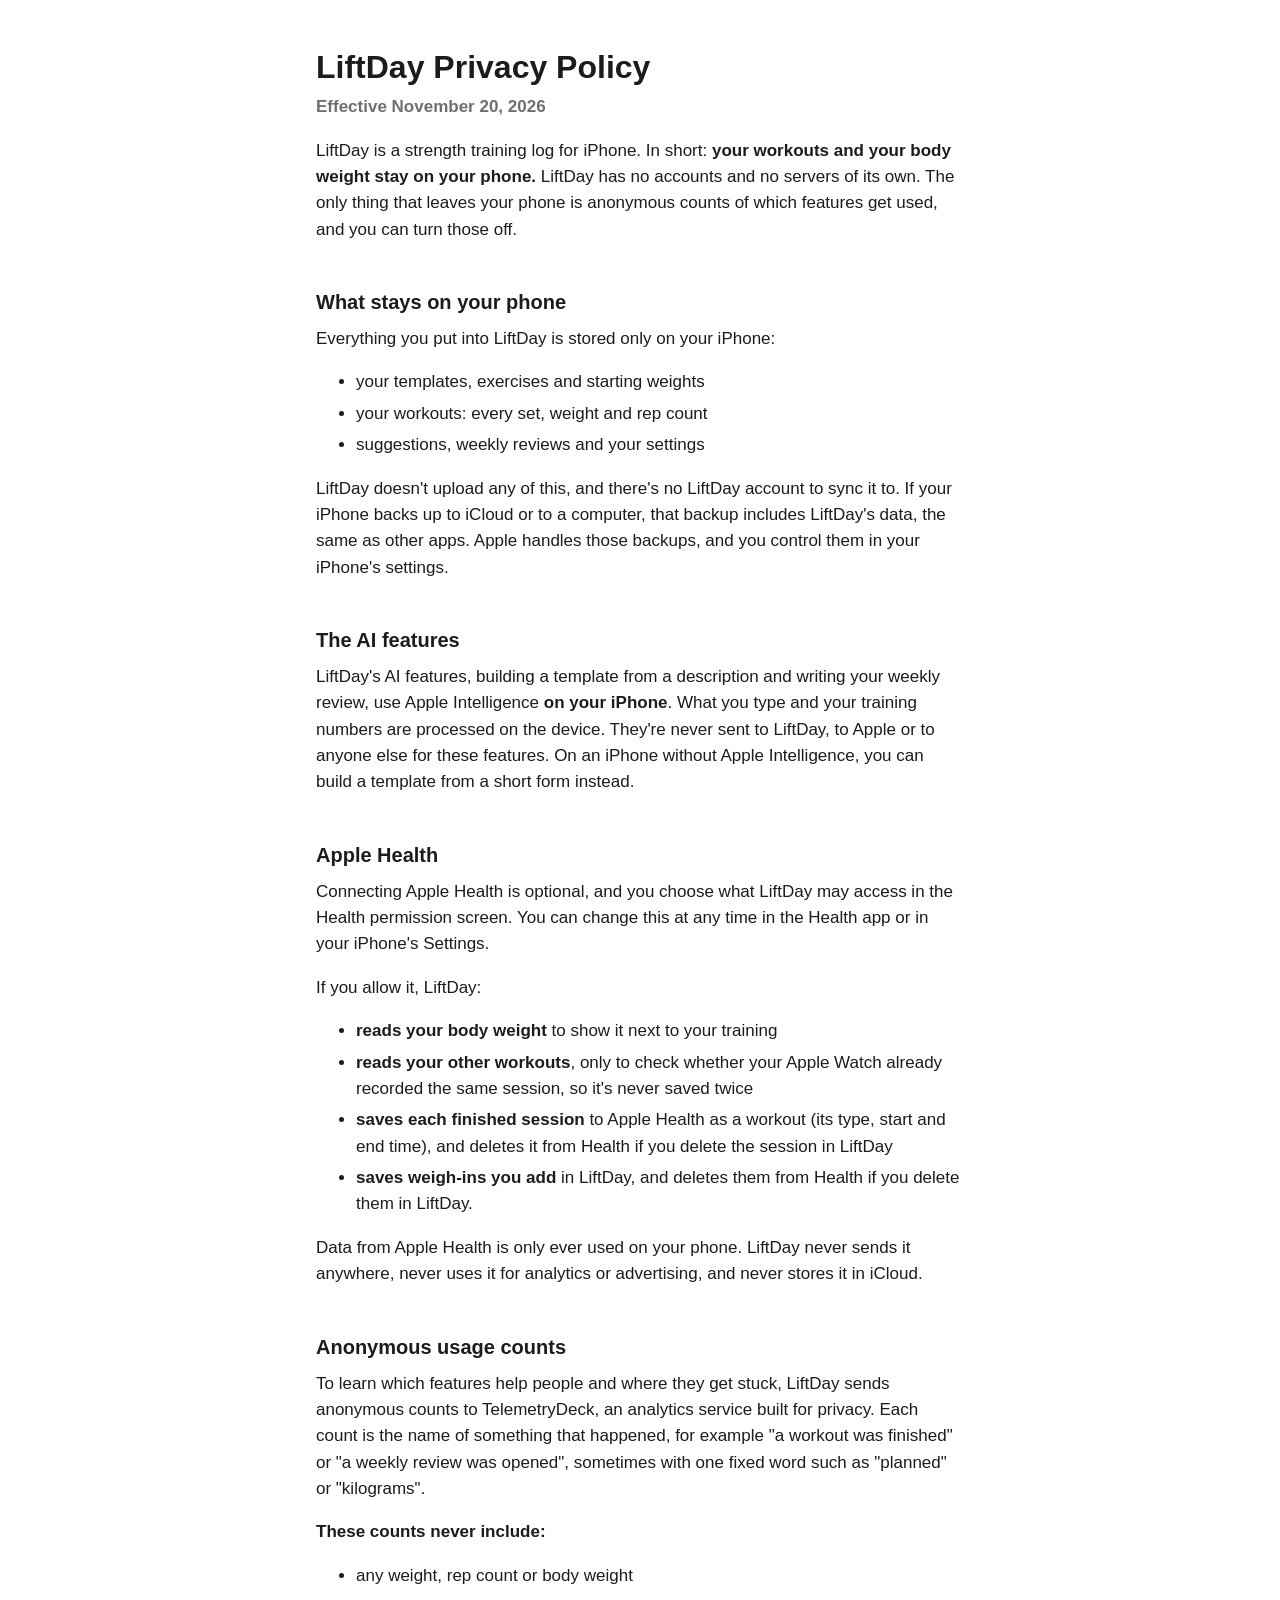
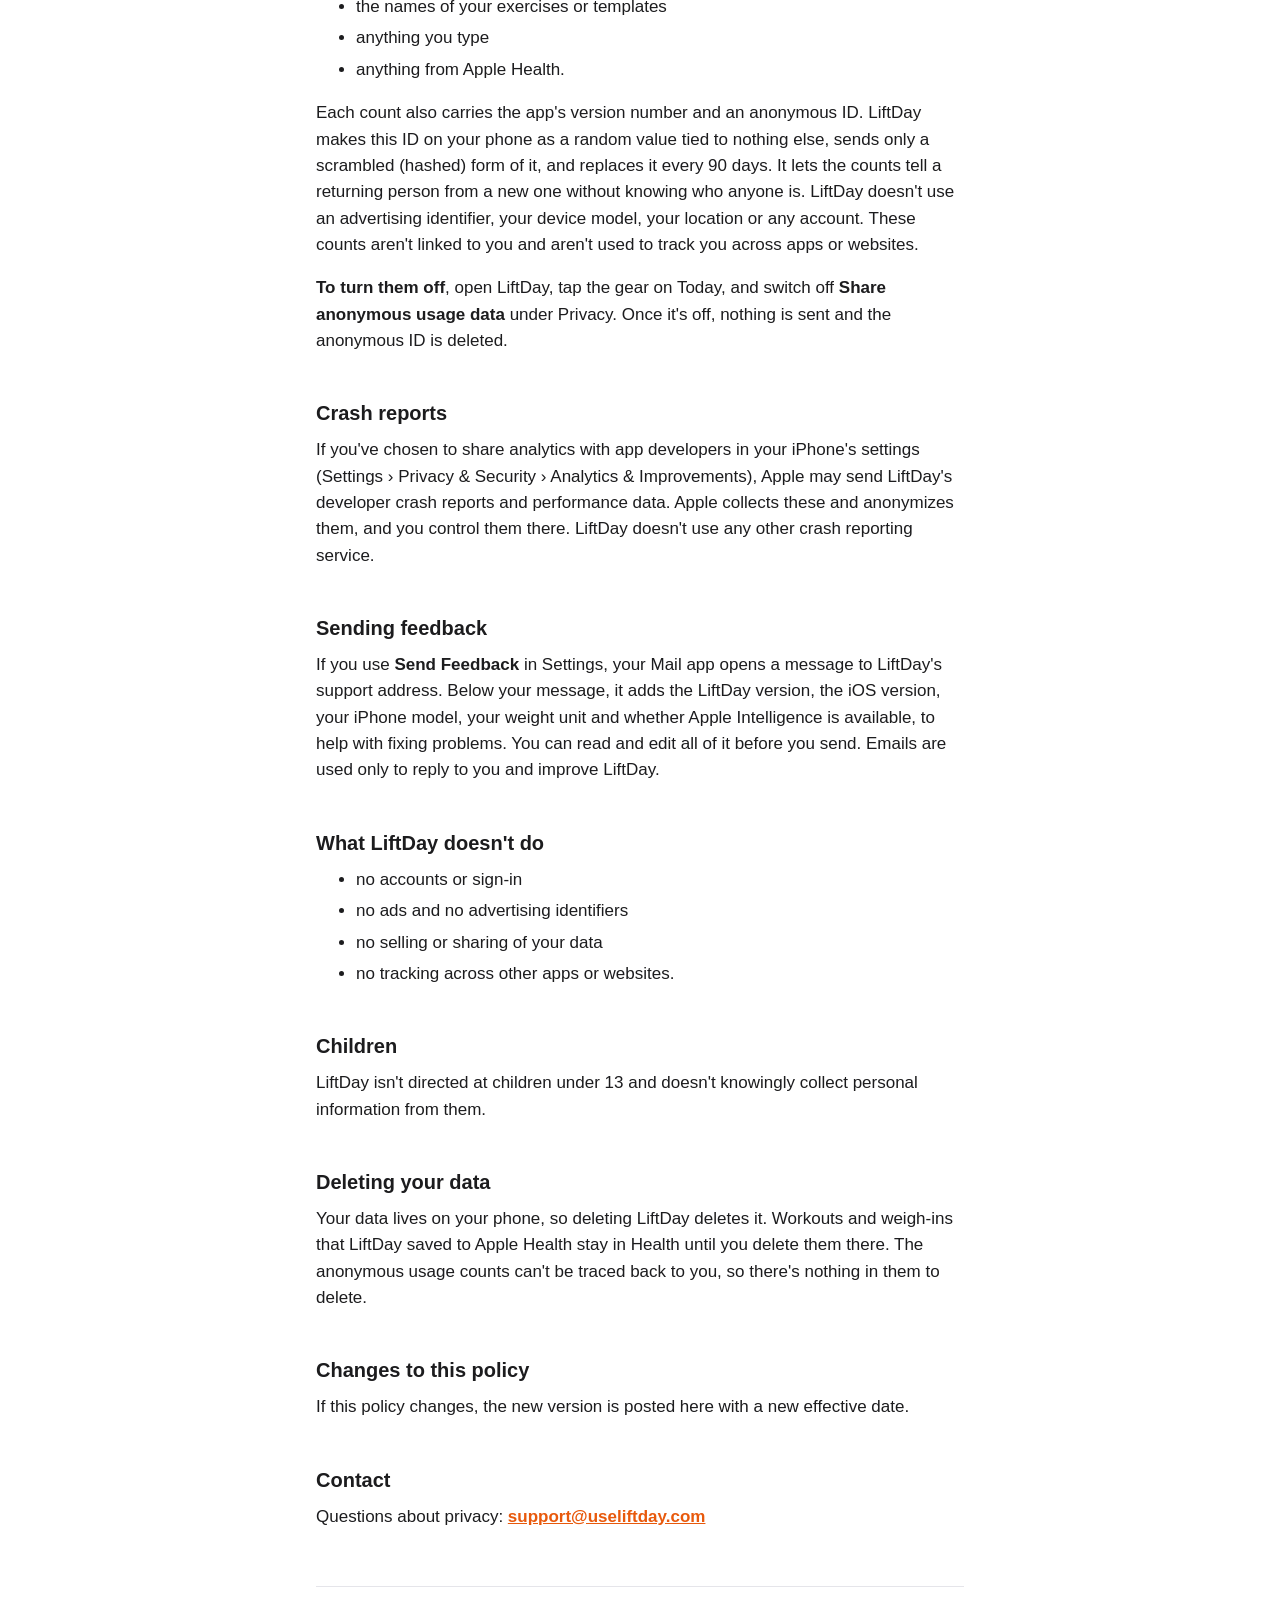
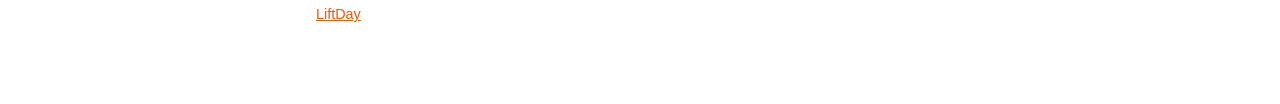
==== privacy/index.html @ d460f827 "Add the LiftDay home page and privacy policy Co-Authored-By: Claude Opus 5.5 <noreply@anthropic.com>" ====
<!doctype html>
<html lang="en">
<head>
  <meta charset="utf-8">
  <meta name="viewport" content="width=device-width, initial-scale=1">
  <title>LiftDay Privacy Policy</title>
  <meta name="description" content="How LiftDay handles your data: your workouts stay on your iPhone.">
  <link rel="stylesheet" href="/style.css">
</head>
<body>
  <main>
    <h1>LiftDay Privacy Policy</h1>
    <p class="muted"><strong>Effective November 20, 2026</strong></p>
    <p>LiftDay is a strength training log for iPhone. In short: <strong>your workouts and your body weight stay on your phone.</strong> LiftDay has no accounts and no servers of its own. The only thing that leaves your phone is anonymous counts of which features get used, and you can turn those off.</p>
    <h2>What stays on your phone</h2>
    <p>Everything you put into LiftDay is stored only on your iPhone:</p>
    <ul>
      <li>your templates, exercises and starting weights</li>
      <li>your workouts: every set, weight and rep count</li>
      <li>suggestions, weekly reviews and your settings</li>
    </ul>
    <p>LiftDay doesn't upload any of this, and there's no LiftDay account to sync it to. If your iPhone backs up to iCloud or to a computer, that backup includes LiftDay's data, the same as other apps. Apple handles those backups, and you control them in your iPhone's settings.</p>
    <h2>The AI features</h2>
    <p>LiftDay's AI features, building a template from a description and writing your weekly review, use Apple Intelligence <strong>on your iPhone</strong>. What you type and your training numbers are processed on the device. They're never sent to LiftDay, to Apple or to anyone else for these features. On an iPhone without Apple Intelligence, you can build a template from a short form instead.</p>
    <h2>Apple Health</h2>
    <p>Connecting Apple Health is optional, and you choose what LiftDay may access in the Health permission screen. You can change this at any time in the Health app or in your iPhone's Settings.</p>
    <p>If you allow it, LiftDay:</p>
    <ul>
      <li><strong>reads your body weight</strong> to show it next to your training</li>
      <li><strong>reads your other workouts</strong>, only to check whether your Apple Watch already recorded the same session, so it's never saved twice</li>
      <li><strong>saves each finished session</strong> to Apple Health as a workout (its type, start and end time), and deletes it from Health if you delete the session in LiftDay</li>
      <li><strong>saves weigh-ins you add</strong> in LiftDay, and deletes them from Health if you delete them in LiftDay.</li>
    </ul>
    <p>Data from Apple Health is only ever used on your phone. LiftDay never sends it anywhere, never uses it for analytics or advertising, and never stores it in iCloud.</p>
    <h2>Anonymous usage counts</h2>
    <p>To learn which features help people and where they get stuck, LiftDay sends anonymous counts to TelemetryDeck, an analytics service built for privacy. Each count is the name of something that happened, for example "a workout was finished" or "a weekly review was opened", sometimes with one fixed word such as "planned" or "kilograms".</p>
    <p><strong>These counts never include:</strong></p>
    <ul>
      <li>any weight, rep count or body weight</li>
      <li>the names of your exercises or templates</li>
      <li>anything you type</li>
      <li>anything from Apple Health.</li>
    </ul>
    <p>Each count also carries the app's version number and an anonymous ID. LiftDay makes this ID on your phone as a random value tied to nothing else, sends only a scrambled (hashed) form of it, and replaces it every 90 days. It lets the counts tell a returning person from a new one without knowing who anyone is. LiftDay doesn't use an advertising identifier, your device model, your location or any account. These counts aren't linked to you and aren't used to track you across apps or websites.</p>
    <p><strong>To turn them off</strong>, open LiftDay, tap the gear on Today, and switch off <strong>Share anonymous usage data</strong> under Privacy. Once it's off, nothing is sent and the anonymous ID is deleted.</p>
    <h2>Crash reports</h2>
    <p>If you've chosen to share analytics with app developers in your iPhone's settings (Settings › Privacy &amp; Security › Analytics &amp; Improvements), Apple may send LiftDay's developer crash reports and performance data. Apple collects these and anonymizes them, and you control them there. LiftDay doesn't use any other crash reporting service.</p>
    <h2>Sending feedback</h2>
    <p>If you use <strong>Send Feedback</strong> in Settings, your Mail app opens a message to LiftDay's support address. Below your message, it adds the LiftDay version, the iOS version, your iPhone model, your weight unit and whether Apple Intelligence is available, to help with fixing problems. You can read and edit all of it before you send. Emails are used only to reply to you and improve LiftDay.</p>
    <h2>What LiftDay doesn't do</h2>
    <ul>
      <li>no accounts or sign-in</li>
      <li>no ads and no advertising identifiers</li>
      <li>no selling or sharing of your data</li>
      <li>no tracking across other apps or websites.</li>
    </ul>
    <h2>Children</h2>
    <p>LiftDay isn't directed at children under 13 and doesn't knowingly collect personal information from them.</p>
    <h2>Deleting your data</h2>
    <p>Your data lives on your phone, so deleting LiftDay deletes it. Workouts and weigh-ins that LiftDay saved to Apple Health stay in Health until you delete them there. The anonymous usage counts can't be traced back to you, so there's nothing in them to delete.</p>
    <h2>Changes to this policy</h2>
    <p>If this policy changes, the new version is posted here with a new effective date.</p>
    <h2>Contact</h2>
    <p>Questions about privacy: <strong><a href="mailto:support@useliftday.com">support@useliftday.com</a></strong></p>

    <footer>
      <p><a href="/">LiftDay</a></p>
    </footer>
  </main>
</body>
</html>
---- style.css ----
:root {
  --bg: #ffffff;
  --text: #1c1c1e;
  --muted: #6e6e73;
  --accent: #e8590c;
  --rule: #e5e5ea;
}

@media (prefers-color-scheme: dark) {
  :root {
    --bg: #000000;
    --text: #f2f2f7;
    --muted: #98989d;
    --accent: #ff8a3d;
    --rule: #2c2c2e;
  }
}

* { box-sizing: border-box; }

body {
  margin: 0;
  background: var(--bg);
  color: var(--text);
  font: 17px/1.55 -apple-system, BlinkMacSystemFont, "Segoe UI", Roboto, Helvetica, Arial, sans-serif;
  -webkit-text-size-adjust: 100%;
}

main {
  max-width: 680px;
  margin: 0 auto;
  padding: 48px 16px 64px;
}

h1 { font-size: 2rem; line-height: 1.2; margin: 0 0 8px; }
h2 { font-size: 1.25rem; margin: 2.2em 0 0.4em; }
p, ul { margin: 0 0 1em; }
li { margin-bottom: 0.3em; }
a { color: var(--accent); }

.lede { font-size: 1.15rem; }
.muted { color: var(--muted); }

footer {
  margin-top: 56px;
  padding-top: 16px;
  border-top: 1px solid var(--rule);
  color: var(--muted);
  font-size: 0.9rem;
}
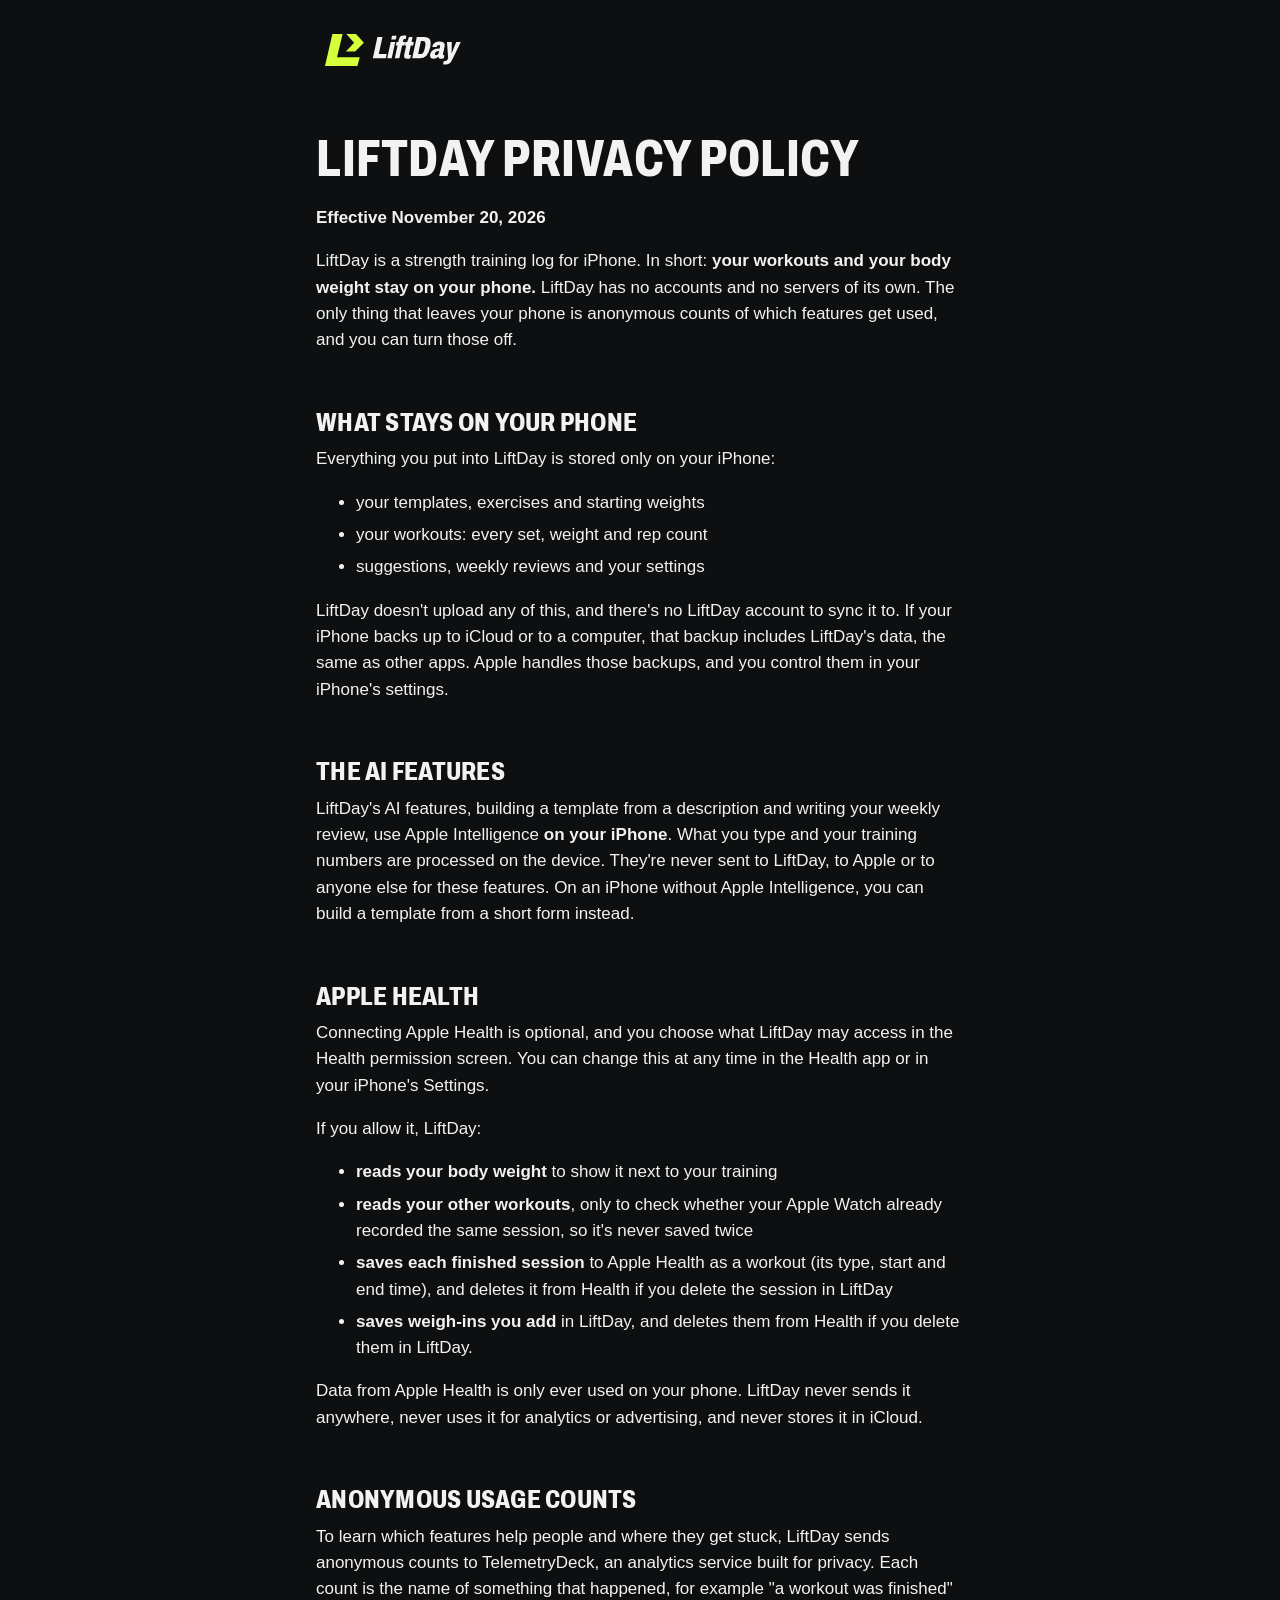
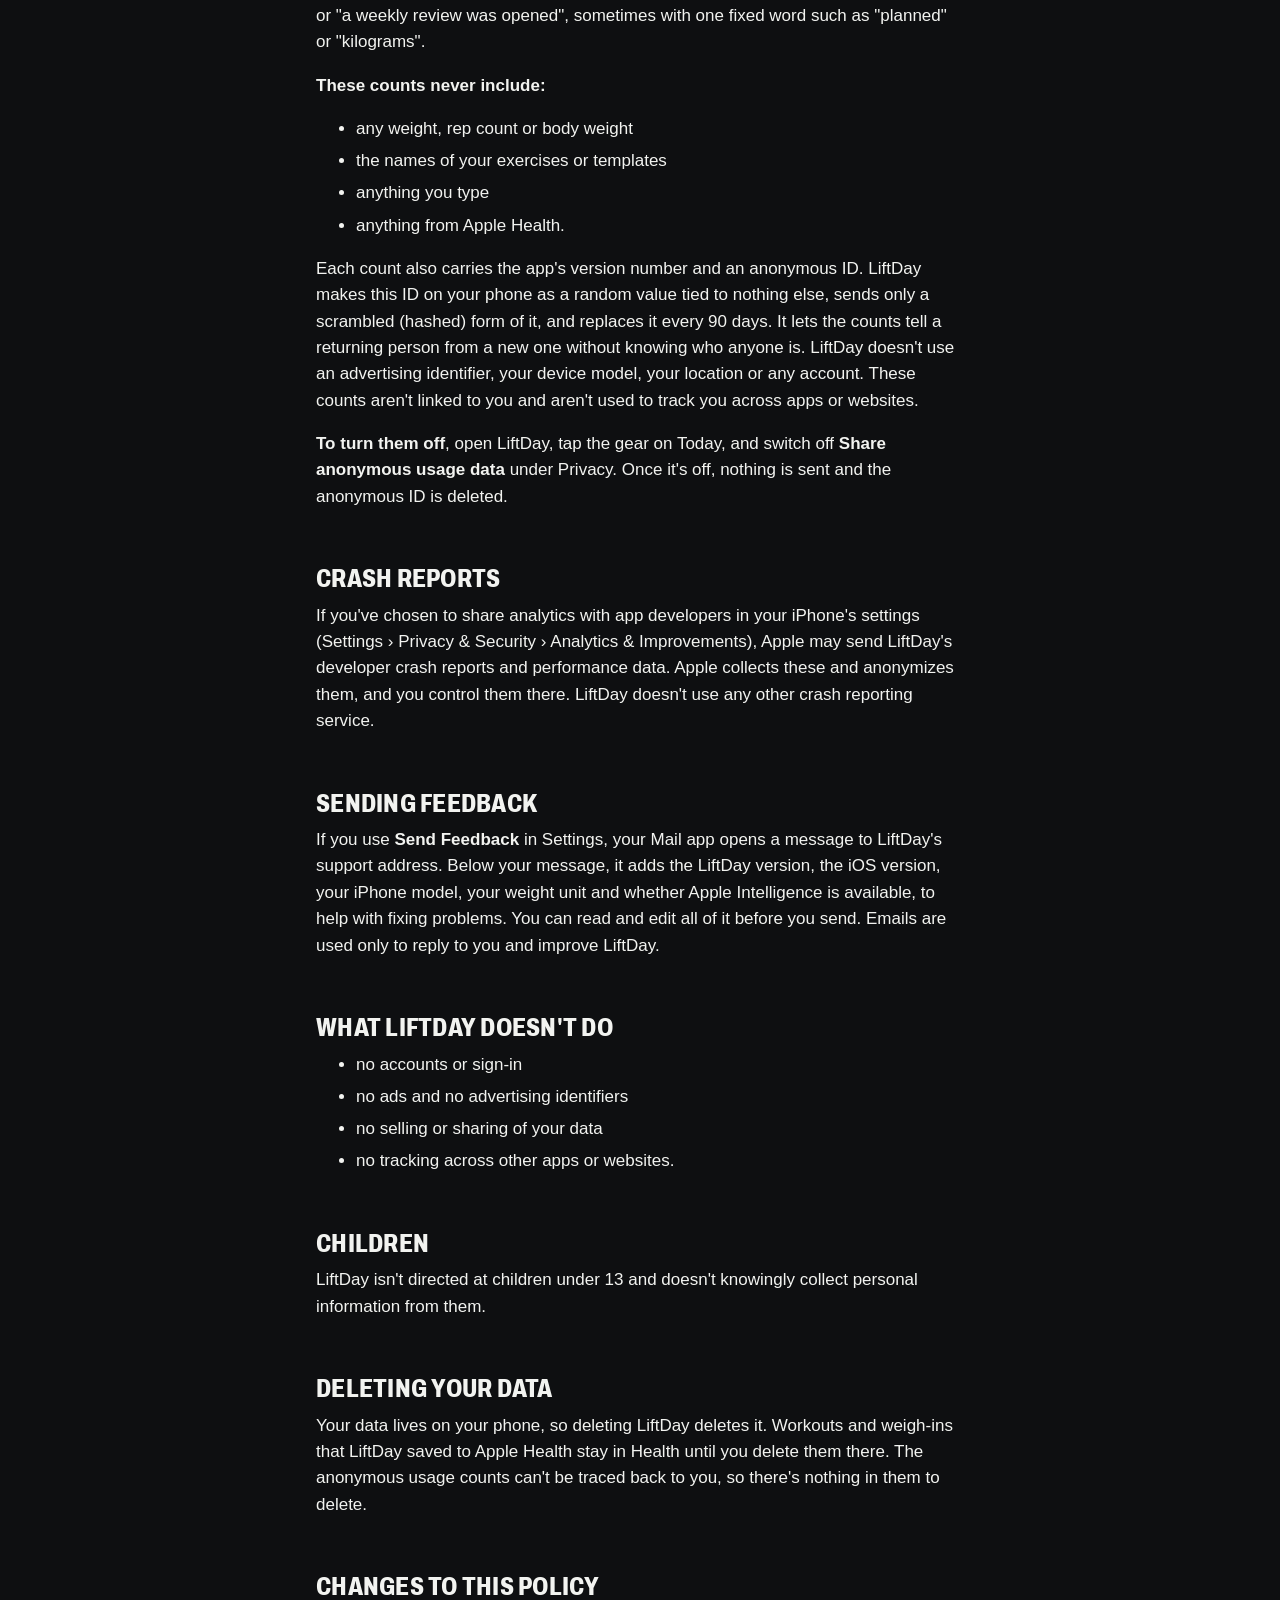
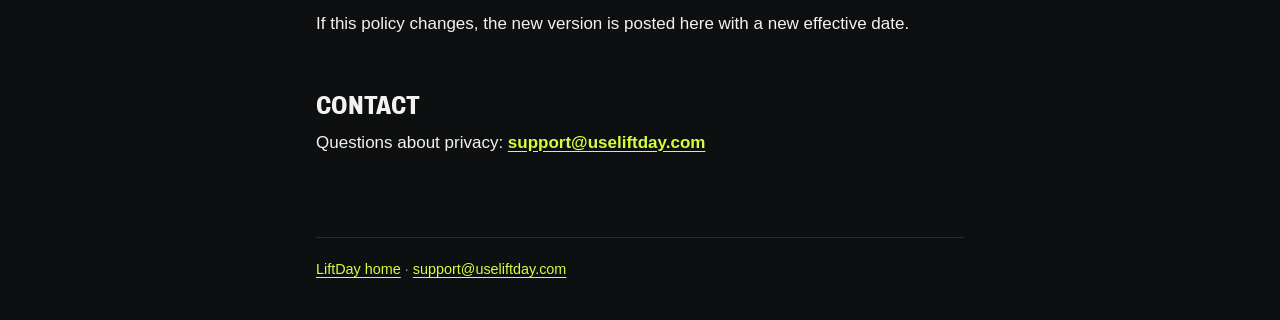
==== commit a224f52b: "Apply the Lift Mark brand identity Dark carbon background, chalk text and electric lime accents from" ====
--- a/privacy/index.html
+++ b/privacy/index.html
@@ -5,67 +5,77 @@
   <meta name="viewport" content="width=device-width, initial-scale=1">
   <title>LiftDay Privacy Policy</title>
   <meta name="description" content="How LiftDay handles your data: your workouts stay on your iPhone.">
+  <meta name="theme-color" content="#0E0F11">
+  <link rel="icon" href="/brand/liftmark-primary.svg" type="image/svg+xml">
+  <link rel="icon" href="/brand/favicon-32.png" sizes="32x32" type="image/png">
+  <link rel="apple-touch-icon" href="/brand/apple-touch-icon.png">
   <link rel="stylesheet" href="/style.css">
 </head>
 <body>
-  <main>
-    <h1>LiftDay Privacy Policy</h1>
-    <p class="muted"><strong>Effective November 20, 2026</strong></p>
-    <p>LiftDay is a strength training log for iPhone. In short: <strong>your workouts and your body weight stay on your phone.</strong> LiftDay has no accounts and no servers of its own. The only thing that leaves your phone is anonymous counts of which features get used, and you can turn those off.</p>
-    <h2>What stays on your phone</h2>
-    <p>Everything you put into LiftDay is stored only on your iPhone:</p>
-    <ul>
-      <li>your templates, exercises and starting weights</li>
-      <li>your workouts: every set, weight and rep count</li>
-      <li>suggestions, weekly reviews and your settings</li>
-    </ul>
-    <p>LiftDay doesn't upload any of this, and there's no LiftDay account to sync it to. If your iPhone backs up to iCloud or to a computer, that backup includes LiftDay's data, the same as other apps. Apple handles those backups, and you control them in your iPhone's settings.</p>
-    <h2>The AI features</h2>
-    <p>LiftDay's AI features, building a template from a description and writing your weekly review, use Apple Intelligence <strong>on your iPhone</strong>. What you type and your training numbers are processed on the device. They're never sent to LiftDay, to Apple or to anyone else for these features. On an iPhone without Apple Intelligence, you can build a template from a short form instead.</p>
-    <h2>Apple Health</h2>
-    <p>Connecting Apple Health is optional, and you choose what LiftDay may access in the Health permission screen. You can change this at any time in the Health app or in your iPhone's Settings.</p>
-    <p>If you allow it, LiftDay:</p>
-    <ul>
-      <li><strong>reads your body weight</strong> to show it next to your training</li>
-      <li><strong>reads your other workouts</strong>, only to check whether your Apple Watch already recorded the same session, so it's never saved twice</li>
-      <li><strong>saves each finished session</strong> to Apple Health as a workout (its type, start and end time), and deletes it from Health if you delete the session in LiftDay</li>
-      <li><strong>saves weigh-ins you add</strong> in LiftDay, and deletes them from Health if you delete them in LiftDay.</li>
-    </ul>
-    <p>Data from Apple Health is only ever used on your phone. LiftDay never sends it anywhere, never uses it for analytics or advertising, and never stores it in iCloud.</p>
-    <h2>Anonymous usage counts</h2>
-    <p>To learn which features help people and where they get stuck, LiftDay sends anonymous counts to TelemetryDeck, an analytics service built for privacy. Each count is the name of something that happened, for example "a workout was finished" or "a weekly review was opened", sometimes with one fixed word such as "planned" or "kilograms".</p>
-    <p><strong>These counts never include:</strong></p>
-    <ul>
-      <li>any weight, rep count or body weight</li>
-      <li>the names of your exercises or templates</li>
-      <li>anything you type</li>
-      <li>anything from Apple Health.</li>
-    </ul>
-    <p>Each count also carries the app's version number and an anonymous ID. LiftDay makes this ID on your phone as a random value tied to nothing else, sends only a scrambled (hashed) form of it, and replaces it every 90 days. It lets the counts tell a returning person from a new one without knowing who anyone is. LiftDay doesn't use an advertising identifier, your device model, your location or any account. These counts aren't linked to you and aren't used to track you across apps or websites.</p>
-    <p><strong>To turn them off</strong>, open LiftDay, tap the gear on Today, and switch off <strong>Share anonymous usage data</strong> under Privacy. Once it's off, nothing is sent and the anonymous ID is deleted.</p>
-    <h2>Crash reports</h2>
-    <p>If you've chosen to share analytics with app developers in your iPhone's settings (Settings › Privacy &amp; Security › Analytics &amp; Improvements), Apple may send LiftDay's developer crash reports and performance data. Apple collects these and anonymizes them, and you control them there. LiftDay doesn't use any other crash reporting service.</p>
-    <h2>Sending feedback</h2>
-    <p>If you use <strong>Send Feedback</strong> in Settings, your Mail app opens a message to LiftDay's support address. Below your message, it adds the LiftDay version, the iOS version, your iPhone model, your weight unit and whether Apple Intelligence is available, to help with fixing problems. You can read and edit all of it before you send. Emails are used only to reply to you and improve LiftDay.</p>
-    <h2>What LiftDay doesn't do</h2>
-    <ul>
-      <li>no accounts or sign-in</li>
-      <li>no ads and no advertising identifiers</li>
-      <li>no selling or sharing of your data</li>
-      <li>no tracking across other apps or websites.</li>
-    </ul>
-    <h2>Children</h2>
-    <p>LiftDay isn't directed at children under 13 and doesn't knowingly collect personal information from them.</p>
-    <h2>Deleting your data</h2>
-    <p>Your data lives on your phone, so deleting LiftDay deletes it. Workouts and weigh-ins that LiftDay saved to Apple Health stay in Health until you delete them there. The anonymous usage counts can't be traced back to you, so there's nothing in them to delete.</p>
-    <h2>Changes to this policy</h2>
-    <p>If this policy changes, the new version is posted here with a new effective date.</p>
-    <h2>Contact</h2>
-    <p>Questions about privacy: <strong><a href="mailto:support@useliftday.com">support@useliftday.com</a></strong></p>
+  <div class="wrap">
+    <header class="site-header">
+      <a href="/"><img src="/brand/wordmark-horizontal.svg" alt="LiftDay" width="160" height="52"></a>
+    </header>
+
+    <main class="policy">
+      <h1>LiftDay Privacy Policy</h1>
+      <p class="muted"><strong>Effective November 20, 2026</strong></p>
+      <p>LiftDay is a strength training log for iPhone. In short: <strong>your workouts and your body weight stay on your phone.</strong> LiftDay has no accounts and no servers of its own. The only thing that leaves your phone is anonymous counts of which features get used, and you can turn those off.</p>
+      <h2>What stays on your phone</h2>
+      <p>Everything you put into LiftDay is stored only on your iPhone:</p>
+      <ul>
+        <li>your templates, exercises and starting weights</li>
+        <li>your workouts: every set, weight and rep count</li>
+        <li>suggestions, weekly reviews and your settings</li>
+      </ul>
+      <p>LiftDay doesn't upload any of this, and there's no LiftDay account to sync it to. If your iPhone backs up to iCloud or to a computer, that backup includes LiftDay's data, the same as other apps. Apple handles those backups, and you control them in your iPhone's settings.</p>
+      <h2>The AI features</h2>
+      <p>LiftDay's AI features, building a template from a description and writing your weekly review, use Apple Intelligence <strong>on your iPhone</strong>. What you type and your training numbers are processed on the device. They're never sent to LiftDay, to Apple or to anyone else for these features. On an iPhone without Apple Intelligence, you can build a template from a short form instead.</p>
+      <h2>Apple Health</h2>
+      <p>Connecting Apple Health is optional, and you choose what LiftDay may access in the Health permission screen. You can change this at any time in the Health app or in your iPhone's Settings.</p>
+      <p>If you allow it, LiftDay:</p>
+      <ul>
+        <li><strong>reads your body weight</strong> to show it next to your training</li>
+        <li><strong>reads your other workouts</strong>, only to check whether your Apple Watch already recorded the same session, so it's never saved twice</li>
+        <li><strong>saves each finished session</strong> to Apple Health as a workout (its type, start and end time), and deletes it from Health if you delete the session in LiftDay</li>
+        <li><strong>saves weigh-ins you add</strong> in LiftDay, and deletes them from Health if you delete them in LiftDay.</li>
+      </ul>
+      <p>Data from Apple Health is only ever used on your phone. LiftDay never sends it anywhere, never uses it for analytics or advertising, and never stores it in iCloud.</p>
+      <h2>Anonymous usage counts</h2>
+      <p>To learn which features help people and where they get stuck, LiftDay sends anonymous counts to TelemetryDeck, an analytics service built for privacy. Each count is the name of something that happened, for example "a workout was finished" or "a weekly review was opened", sometimes with one fixed word such as "planned" or "kilograms".</p>
+      <p><strong>These counts never include:</strong></p>
+      <ul>
+        <li>any weight, rep count or body weight</li>
+        <li>the names of your exercises or templates</li>
+        <li>anything you type</li>
+        <li>anything from Apple Health.</li>
+      </ul>
+      <p>Each count also carries the app's version number and an anonymous ID. LiftDay makes this ID on your phone as a random value tied to nothing else, sends only a scrambled (hashed) form of it, and replaces it every 90 days. It lets the counts tell a returning person from a new one without knowing who anyone is. LiftDay doesn't use an advertising identifier, your device model, your location or any account. These counts aren't linked to you and aren't used to track you across apps or websites.</p>
+      <p><strong>To turn them off</strong>, open LiftDay, tap the gear on Today, and switch off <strong>Share anonymous usage data</strong> under Privacy. Once it's off, nothing is sent and the anonymous ID is deleted.</p>
+      <h2>Crash reports</h2>
+      <p>If you've chosen to share analytics with app developers in your iPhone's settings (Settings › Privacy &amp; Security › Analytics &amp; Improvements), Apple may send LiftDay's developer crash reports and performance data. Apple collects these and anonymizes them, and you control them there. LiftDay doesn't use any other crash reporting service.</p>
+      <h2>Sending feedback</h2>
+      <p>If you use <strong>Send Feedback</strong> in Settings, your Mail app opens a message to LiftDay's support address. Below your message, it adds the LiftDay version, the iOS version, your iPhone model, your weight unit and whether Apple Intelligence is available, to help with fixing problems. You can read and edit all of it before you send. Emails are used only to reply to you and improve LiftDay.</p>
+      <h2>What LiftDay doesn't do</h2>
+      <ul>
+        <li>no accounts or sign-in</li>
+        <li>no ads and no advertising identifiers</li>
+        <li>no selling or sharing of your data</li>
+        <li>no tracking across other apps or websites.</li>
+      </ul>
+      <h2>Children</h2>
+      <p>LiftDay isn't directed at children under 13 and doesn't knowingly collect personal information from them.</p>
+      <h2>Deleting your data</h2>
+      <p>Your data lives on your phone, so deleting LiftDay deletes it. Workouts and weigh-ins that LiftDay saved to Apple Health stay in Health until you delete them there. The anonymous usage counts can't be traced back to you, so there's nothing in them to delete.</p>
+      <h2>Changes to this policy</h2>
+      <p>If this policy changes, the new version is posted here with a new effective date.</p>
+      <h2>Contact</h2>
+      <p>Questions about privacy: <strong><a href="mailto:support@useliftday.com">support@useliftday.com</a></strong></p>
+    </main>
 
     <footer>
-      <p><a href="/">LiftDay</a></p>
+      <p><a href="/">LiftDay home</a> · <a href="mailto:support@useliftday.com">support@useliftday.com</a></p>
     </footer>
-  </main>
+  </div>
 </body>
 </html>
--- a/style.css
+++ b/style.css
@@ -1,50 +1,108 @@
+/* LiftDay brand colors (docs/brand-guidelines.md in the app repo).
+   The site is dark-only, like the app. */
 :root {
-  --bg: #ffffff;
-  --text: #1c1c1e;
-  --muted: #6e6e73;
-  --accent: #e8590c;
-  --rule: #e5e5ea;
+  --carbon: #0E0F11;
+  --surface: #17191C;
+  --separator: #2A2D32;
+  --chalk: #F2F3F0;
+  --text-secondary: #9A9FA6;
+  --lime: #D4FF3A;
+  --lime-soft: rgba(212, 255, 58, 0.12);
+  color-scheme: dark;
 }
 
-@media (prefers-color-scheme: dark) {
-  :root {
-    --bg: #000000;
-    --text: #f2f2f7;
-    --muted: #98989d;
-    --accent: #ff8a3d;
-    --rule: #2c2c2e;
-  }
+@font-face {
+  font-family: "Archivo Condensed";
+  src: url("/fonts/ArchivoCondensed-ExtraBold.ttf") format("truetype");
+  font-weight: 800;
+  font-display: swap;
 }
 
 * { box-sizing: border-box; }
 
+html { background: var(--carbon); }
+
 body {
   margin: 0;
-  background: var(--bg);
-  color: var(--text);
-  font: 17px/1.55 -apple-system, BlinkMacSystemFont, "Segoe UI", Roboto, Helvetica, Arial, sans-serif;
+  background: var(--carbon);
+  color: var(--chalk);
+  font: 17px/1.55 -apple-system, BlinkMacSystemFont, "SF Pro Text", "Segoe UI", Roboto, Helvetica, Arial, sans-serif;
   -webkit-text-size-adjust: 100%;
 }
 
-main {
+a { color: var(--lime); text-underline-offset: 3px; }
+a:focus-visible { outline: 2px solid var(--lime); outline-offset: 3px; border-radius: 2px; }
+
+.wrap {
   max-width: 680px;
   margin: 0 auto;
-  padding: 48px 16px 64px;
+  padding: 0 16px;
 }
 
-h1 { font-size: 2rem; line-height: 1.2; margin: 0 0 8px; }
-h2 { font-size: 1.25rem; margin: 2.2em 0 0.4em; }
+/* Header: the horizontal wordmark, never retyped as text. */
+.site-header { padding: 24px 0 8px; }
+.site-header a { display: inline-block; line-height: 0; }
+.site-header img { width: 160px; height: auto; }
+
+main { padding: 40px 0 64px; }
+
+h1, h2 {
+  font-family: "Archivo Condensed", "Arial Narrow", sans-serif;
+  font-weight: 800;
+  text-transform: uppercase;
+  letter-spacing: 0.01em;
+  line-height: 1.02;
+}
+
+h1 { font-size: clamp(2.6rem, 9vw, 4.2rem); margin: 0 0 20px; }
+h2 { font-size: 1.6rem; margin: 2.2em 0 0.4em; }
+h1 .accent { color: var(--lime); }
+
 p, ul { margin: 0 0 1em; }
-li { margin-bottom: 0.3em; }
-a { color: var(--accent); }
+li { margin-bottom: 0.35em; }
 
-.lede { font-size: 1.15rem; }
-.muted { color: var(--muted); }
+.lede { font-size: 1.2rem; color: var(--chalk); }
+.muted { color: var(--text-secondary); }
+
+.badge {
+  display: inline-block;
+  margin: 8px 0 40px;
+  padding: 8px 14px;
+  border-radius: 999px;
+  background: var(--lime-soft);
+  color: var(--lime);
+  font-weight: 600;
+  font-size: 0.95rem;
+}
+
+.features {
+  list-style: none;
+  padding: 0;
+  margin: 0 0 1em;
+  display: grid;
+  gap: 12px;
+}
+
+.features li {
+  margin: 0;
+  padding: 18px 20px;
+  background: var(--surface);
+  border: 1px solid var(--separator);
+  border-radius: 14px;
+}
+
+.features strong { display: block; margin-bottom: 2px; }
+.features span { color: var(--text-secondary); }
+
+/* Privacy policy */
+.policy h1 { font-size: clamp(2.2rem, 7vw, 3.2rem); }
+.policy strong { color: var(--chalk); }
 
 footer {
-  margin-top: 56px;
-  padding-top: 16px;
-  border-top: 1px solid var(--rule);
-  color: var(--muted);
+  border-top: 1px solid var(--separator);
+  padding: 20px 0 40px;
+  color: var(--text-secondary);
   font-size: 0.9rem;
 }
+
+footer p { margin: 0; }
